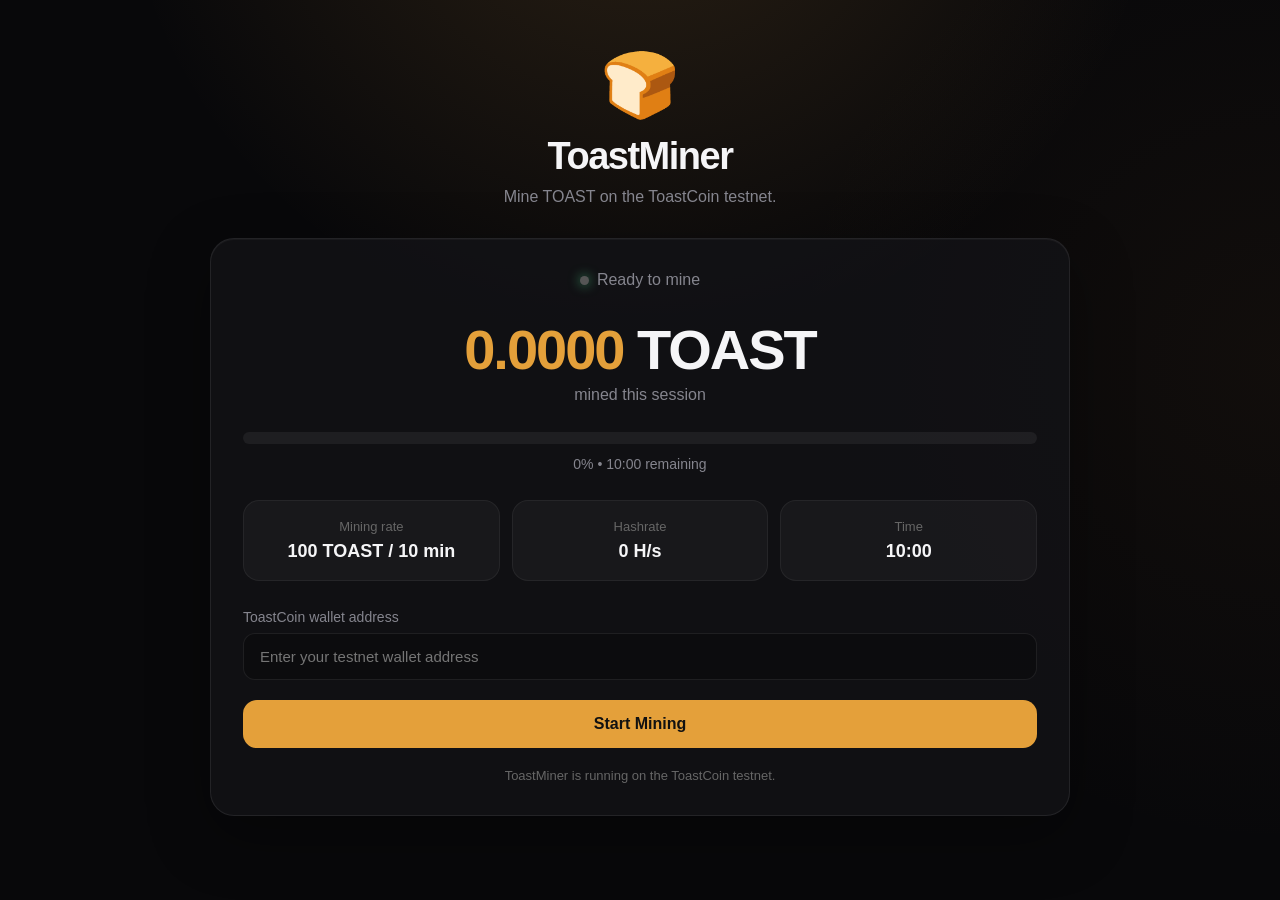
==== miner.html @ bc34043a "Add ToastMiner" ====
<!DOCTYPE html>

<html lang="en">
<head>
    <meta charset="UTF-8">
    <meta name="viewport" content="width=device-width, initial-scale=1.0">
    <meta name="theme-color" content="#08080a">
    <title>ToastMiner • ToastCoin</title>


<link rel="stylesheet" href="style.css">

<style>
    .miner-page {
        max-width: 900px;
        margin: 0 auto;
        padding: 48px 20px 80px;
    }

    .miner-header {
        text-align: center;
        margin-bottom: 32px;
    }

    .miner-icon {
        font-size: 64px;
        margin-bottom: 12px;
    }

    .miner-title {
        font-size: 38px;
        font-weight: 800;
        letter-spacing: -1.5px;
        margin: 0;
    }

    .miner-subtitle {
        color: #85858e;
        margin-top: 10px;
    }

    .miner-card {
        background: rgba(19, 19, 23, 0.82);
        border: 1px solid rgba(255, 255, 255, 0.08);
        border-radius: 24px;
        padding: 32px;
        box-shadow:
            0 20px 60px rgba(0, 0, 0, 0.35),
            inset 0 1px 0 rgba(255, 255, 255, 0.04);
    }

    .miner-status {
        display: flex;
        align-items: center;
        justify-content: center;
        gap: 8px;
        color: #85858e;
        margin-bottom: 28px;
    }

    .status-dot {
        width: 9px;
        height: 9px;
        border-radius: 50%;
        background: #555;
    }

    .status-dot.mining {
        background: #e4a03a;
        box-shadow: 0 0 14px rgba(228, 160, 58, 0.7);
    }

    .reward {
        text-align: center;
        font-size: 56px;
        font-weight: 800;
        letter-spacing: -2px;
    }

    .reward span {
        color: #e4a03a;
    }

    .reward-label {
        text-align: center;
        color: #85858e;
        margin-top: 4px;
        margin-bottom: 28px;
    }

    .progress-wrap {
        height: 12px;
        background: rgba(255, 255, 255, 0.06);
        border-radius: 999px;
        overflow: hidden;
        margin-bottom: 12px;
    }

    .progress {
        width: 0%;
        height: 100%;
        background: #e4a03a;
        border-radius: inherit;
        transition: width 0.2s linear;
    }

    .progress-text {
        text-align: center;
        color: #85858e;
        font-size: 14px;
        margin-bottom: 28px;
    }

    .miner-stats {
        display: grid;
        grid-template-columns: repeat(3, 1fr);
        gap: 12px;
        margin-bottom: 28px;
    }

    .stat {
        background: rgba(255, 255, 255, 0.035);
        border: 1px solid rgba(255, 255, 255, 0.06);
        border-radius: 16px;
        padding: 18px;
        text-align: center;
    }

    .stat-label {
        color: #666;
        font-size: 13px;
        margin-bottom: 7px;
    }

    .stat-value {
        font-size: 18px;
        font-weight: 700;
    }

    .wallet-box {
        margin-bottom: 20px;
    }

    .wallet-box label {
        display: block;
        color: #85858e;
        font-size: 14px;
        margin-bottom: 8px;
    }

    .wallet-input {
        width: 100%;
        box-sizing: border-box;
        padding: 14px 16px;
        border-radius: 12px;
        border: 1px solid rgba(255, 255, 255, 0.08);
        background: rgba(0, 0, 0, 0.25);
        color: #f5f5f7;
        outline: none;
        font-size: 15px;
    }

    .wallet-input:focus {
        border-color: rgba(228, 160, 58, 0.5);
    }

    .miner-button {
        width: 100%;
        border: 0;
        border-radius: 14px;
        padding: 15px 20px;
        font-size: 16px;
        font-weight: 700;
        cursor: pointer;
        background: #e4a03a;
        color: #111;
        transition:
            transform 0.15s ease,
            opacity 0.15s ease;
    }

    .miner-button:hover {
        transform: translateY(-1px);
    }

    .miner-button:active {
        transform: translateY(1px);
    }

    .miner-button.stop {
        background: rgba(255, 255, 255, 0.08);
        color: #f5f5f7;
    }

    .miner-note {
        text-align: center;
        color: #666;
        font-size: 13px;
        margin-top: 20px;
    }

    @media (max-width: 650px) {
        .miner-stats {
            grid-template-columns: 1fr;
        }

        .reward {
            font-size: 42px;
        }

        .miner-card {
            padding: 22px;
        }
    }
</style>


</head>

<body>


<main class="miner-page">

    <div class="miner-header">
        <div class="miner-icon">🍞</div>

        <h1 class="miner-title">
            ToastMiner
        </h1>

        <p class="miner-subtitle">
            Mine TOAST on the ToastCoin testnet.
        </p>
    </div>

    <section class="miner-card">

        <div class="miner-status">
            <div
                id="statusDot"
                class="status-dot"
            ></div>

            <span id="status">
                Ready to mine
            </span>
        </div>

        <div class="reward">
            <span id="mined">
                0.0000
            </span>
            TOAST
        </div>

        <div class="reward-label">
            mined this session
        </div>

        <div class="progress-wrap">
            <div
                id="progress"
                class="progress"
            ></div>
        </div>

        <div
            id="progressText"
            class="progress-text"
        >
            0% • 10:00 remaining
        </div>

        <div class="miner-stats">

            <div class="stat">
                <div class="stat-label">
                    Mining rate
                </div>

                <div class="stat-value">
                    100 TOAST / 10 min
                </div>
            </div>

            <div class="stat">
                <div class="stat-label">
                    Hashrate
                </div>

                <div
                    id="hashrate"
                    class="stat-value"
                >
                    0 H/s
                </div>
            </div>

            <div class="stat">
                <div class="stat-label">
                    Time
                </div>

                <div
                    id="time"
                    class="stat-value"
                >
                    10:00
                </div>
            </div>

        </div>

        <div class="wallet-box">

            <label for="wallet">
                ToastCoin wallet address
            </label>

            <input
                id="wallet"
                class="wallet-input"
                type="text"
                placeholder="Enter your testnet wallet address"
            >

        </div>

        <button
            id="mineButton"
            class="miner-button"
        >
            Start Mining
        </button>

        <div class="miner-note">
            ToastMiner is running on the ToastCoin testnet.
        </div>

    </section>

</main>

<script>
    const mineButton =
        document.getElementById("mineButton");

    const status =
        document.getElementById("status");

    const statusDot =
        document.getElementById("statusDot");

    const mined =
        document.getElementById("mined");

    const progress =
        document.getElementById("progress");

    const progressText =
        document.getElementById("progressText");

    const hashrate =
        document.getElementById("hashrate");

    const time =
        document.getElementById("time");

    const wallet =
        document.getElementById("wallet");

    let mining = false;
    let started = 0;
    let timer = null;

    const DURATION = 600;
    const REWARD = 100;

    function formatTime(seconds) {
        const minutes =
            Math.floor(seconds / 60);

        const secs =
            Math.floor(seconds % 60);

        return (
            String(minutes).padStart(2, "0") +
            ":" +
            String(secs).padStart(2, "0")
        );
    }

    function updateMiner() {
        if (!mining) return;

        const elapsed =
            (Date.now() - started) / 1000;

        const clamped =
            Math.min(elapsed, DURATION);

        const percent =
            (clamped / DURATION) * 100;

        const reward =
            (clamped / DURATION) * REWARD;

        const remaining =
            Math.max(0, DURATION - clamped);

        mined.textContent =
            reward.toFixed(4);

        progress.style.width =
            percent + "%";

        progressText.textContent =
            Math.floor(percent) +
            "% • " +
            formatTime(remaining) +
            " remaining";

        time.textContent =
            formatTime(remaining);

        hashrate.textContent =
            Math.floor(
                100 +
                Math.random() * 100
            ) +
            " H/s";

        if (clamped >= DURATION) {
            stopMining();
        }
    }

    function startMining() {
        if (!wallet.value.trim()) {
            alert(
                "Enter your ToastCoin wallet address first."
            );
            return;
        }

        mining = true;
        started = Date.now();

        status.textContent =
            "Mining TOAST...";

        statusDot.classList.add(
            "mining"
        );

        mineButton.textContent =
            "Stop Mining";

        mineButton.classList.add(
            "stop"
        );

        timer =
            setInterval(
                updateMiner,
                100
            );

        updateMiner();
    }

    function stopMining() {
        mining = false;

        clearInterval(timer);

        timer = null;

        status.textContent =
            "Mining stopped";

        statusDot.classList.remove(
            "mining"
        );

        mineButton.textContent =
            "Start Mining";

        mineButton.classList.remove(
            "stop"
        );
    }

    mineButton.addEventListener(
        "click",
        () => {
            if (mining) {
                stopMining();
            } else {
                startMining();
            }
        }
    );
<script>
const API = "https://toastcoin-exchange.dominikkoba22.workers.dev";

const mineButton =
    document.getElementById("mineButton");

const status =
    document.getElementById("status");

const statusDot =
    document.getElementById("statusDot");

const mined =
    document.getElementById("mined");

const progress =
    document.getElementById("progress");

const progressText =
    document.getElementById("progressText");

const hashrate =
    document.getElementById("hashrate");

const time =
    document.getElementById("time");

const wallet =
    document.getElementById("wallet");

let mining = false;
let sessionId = null;
let started = 0;
let timer = null;

const DURATION = 600;
const REWARD = 100;

function formatTime(seconds) {
    const minutes =
        Math.floor(seconds / 60);

    const secs =
        Math.floor(seconds % 60);

    return (
        String(minutes).padStart(2, "0") +
        ":" +
        String(secs).padStart(2, "0")
    );
}

async function startMining() {

    const address =
        wallet.value.trim();

    if (!address) {
        alert(
            "Enter your ToastCoin wallet address first."
        );
        return;
    }

    try {

        const response =
            await fetch(
                API + "/api/miner/start",
                {
                    method: "POST",

                    headers: {
                        "Content-Type":
                            "application/json"
                    },

                    body:
                        JSON.stringify({
                            address
                        })
                }
            );

        const data =
            await response.json();

        if (!response.ok) {
            throw new Error(
                data.error ||
                "Could not start mining"
            );
        }

        sessionId =
            data.sessionId;

        started =
            data.startedAt * 1000;

        mining = true;

        status.textContent =
            "Mining TOAST...";

        statusDot.classList.add(
            "mining"
        );

        mineButton.textContent =
            "Stop Mining";

        mineButton.classList.add(
            "stop"
        );

        timer =
            setInterval(
                updateMiner,
                100
            );

        updateMiner();

    } catch (error) {

        alert(error.message);

        console.error(error);
    }
}

async function claimMining() {

    if (!sessionId) {
        return;
    }

    const address =
        wallet.value.trim();

    try {

        const response =
            await fetch(
                API + "/api/miner/claim",
                {
                    method: "POST",

                    headers: {
                        "Content-Type":
                            "application/json"
                    },

                    body:
                        JSON.stringify({
                            address,
                            sessionId
                        })
                }
            );

        const data =
            await response.json();

        if (!response.ok) {
            throw new Error(
                data.error ||
                "Mining claim failed"
            );
        }

        mined.textContent =
            Number(data.total)
                .toFixed(4);

    } catch (error) {

        console.error(
            "Mining claim failed:",
            error
        );
    }
}

async function stopMining() {

    if (!mining) {
        return;
    }

    mining = false;

    clearInterval(timer);

    timer = null;

    const address =
        wallet.value.trim();

    try {

        const response =
            await fetch(
                API + "/api/miner/stop",
                {
                    method: "POST",

                    headers: {
                        "Content-Type":
                            "application/json"
                    },

                    body:
                        JSON.stringify({
                            address,
                            sessionId
                        })
                }
            );

        const data =
            await response.json();

        if (!response.ok) {
            throw new Error(
                data.error ||
                "Could not stop mining"
            );
        }

        mined.textContent =
            Number(data.total)
                .toFixed(4);

    } catch (error) {

        console.error(
            "Mining stop failed:",
            error
        );
    }

    status.textContent =
        "Mining stopped";

    statusDot.classList.remove(
        "mining"
    );

    mineButton.textContent =
        "Start Mining";

    mineButton.classList.remove(
        "stop"
    );

    sessionId = null;
}

function updateMiner() {

    if (!mining) {
        return;
    }

    const elapsed =
        (Date.now() - started) / 1000;

    const clamped =
        Math.min(
            elapsed,
            DURATION
        );

    const percent =
        (clamped / DURATION) * 100;

    const reward =
        (clamped / DURATION) * REWARD;

    const remaining =
        Math.max(
            0,
            DURATION - clamped
        );

    mined.textContent =
        reward.toFixed(4);

    progress.style.width =
        percent + "%";

    progressText.textContent =
        Math.floor(percent) +
        "% • " +
        formatTime(remaining) +
        " remaining";

    time.textContent =
        formatTime(remaining);

    hashrate.textContent =
        Math.floor(
            100 +
            Math.random() * 100
        ) +
        " H/s";

    if (
        Math.floor(elapsed) % 10 === 0
    ) {
        claimMining();
    }

    if (clamped >= DURATION) {
        stopMining();
    }
}

mineButton.addEventListener(
    "click",
    () => {

        if (mining) {
            stopMining();
        } else {
            startMining();
        }

    }
);
</script>

</body>
</html>
---- style.css ----
* {
  box-sizing: border-box;
  }

html {
background: #08080a;
}

body {
margin: 0;
min-height: 100vh;
background:
radial-gradient(circle at 50% -20%, rgba(230, 163, 74, 0.16), transparent 42%),
radial-gradient(circle at 100% 40%, rgba(130, 80, 30, 0.08), transparent 35%),
#08080a;
color: #f5f5f7;
font-family: Inter, ui-sans-serif, -apple-system, BlinkMacSystemFont, "Segoe UI", sans-serif;
overflow-x: hidden;
}

button,
input {
font: inherit;
}

button {
cursor: pointer;
}

a {
color: inherit;
text-decoration: none;
}

.hidden {
display: none !important;
}

/* NAVIGATION */

.navbar {
position: sticky;
top: 0;
z-index: 100;
height: 72px;
display: flex;
align-items: center;
padding: 0 28px;
background: rgba(8, 8, 10, 0.78);
border-bottom: 1px solid rgba(255, 255, 255, 0.08);
backdrop-filter: blur(24px);
-webkit-backdrop-filter: blur(24px);
}

.brand {
display: flex;
align-items: center;
gap: 10px;
font-size: 17px;
font-weight: 750;
}

.brand-icon {
width: 38px;
height: 38px;
display: grid;
place-items: center;
border-radius: 12px;
background: linear-gradient(145deg, #f7c777, #a96622);
box-shadow: 0 8px 25px rgba(214, 146, 56, 0.2);
font-size: 21px;
}

.brand-text {
letter-spacing: -0.4px;
}

.testnet-pill {
padding: 4px 7px;
border-radius: 6px;
background: rgba(230, 163, 74, 0.1);
border: 1px solid rgba(230, 163, 74, 0.18);
color: #ffc56e;
font-size: 9px;
font-weight: 800;
letter-spacing: 0.8px;
}

.nav-links {
display: flex;
gap: 5px;
margin-left: 45px;
}

.nav-links a {
padding: 9px 14px;
border-radius: 9px;
color: #85858e;
font-size: 14px;
transition: 0.2s ease;
}

.nav-links a:hover,
.nav-links a.active {
color: #f5f5f7;
background: rgba(255, 255, 255, 0.06);
}

.nav-status {
margin-left: auto;
display: flex;
align-items: center;
gap: 8px;
color: #85858e;
font-size: 12px;
}

.status-dot {
width: 7px;
height: 7px;
border-radius: 50%;
background: #4fd18a;
box-shadow: 0 0 12px rgba(79, 209, 138, 0.7);
}

/* PAGE */

.page {
width: min(1320px, calc(100% - 48px));
margin: 0 auto;
padding: 44px 0 70px;
}

/* MARKET HEADER */

.hero-market {
display: grid;
grid-template-columns: 1fr auto auto;
align-items: center;
gap: 40px;
margin-bottom: 28px;
}

.pair-area {
display: flex;
align-items: center;
gap: 15px;
}

.coin-icon {
width: 58px;
height: 58px;
display: grid;
place-items: center;
border-radius: 17px;
background: linear-gradient(
145deg,
rgba(238, 174, 91, 0.2),
rgba(238, 174, 91, 0.035)
);
border: 1px solid rgba(238, 174, 91, 0.17);
box-shadow: inset 0 1px 0 rgba(255, 255, 255, 0.06);
font-size: 30px;
}

.pair-title {
font-size: 26px;
font-weight: 750;
letter-spacing: -0.8px;
}

.pair-title span {
color: #85858e;
font-weight: 500;
}

.pair-subtitle {
margin-top: 5px;
color: #85858e;
font-size: 12px;
}

.separator {
color: #5d5d65;
margin: 0 5px;
}

.price-area {
display: flex;
align-items: baseline;
gap: 7px;
}

.main-price {
font-size: 32px;
font-weight: 750;
letter-spacing: -1.2px;
}

.price-currency {
color: #85858e;
font-size: 13px;
}

.market-info {
color: #85858e;
font-size: 12px;
white-space: nowrap;
}

/* MAIN GRID */

.main-grid {
display: grid;
grid-template-columns: minmax(0, 1fr) 390px;
gap: 18px;
align-items: start;
}

.left-column,
.right-column {
display: flex;
flex-direction: column;
gap: 18px;
}

/* PANELS */

.panel {
position: relative;
overflow: hidden;
border: 1px solid rgba(255, 255, 255, 0.08);
border-radius: 18px;
background:
linear-gradient(
145deg,
rgba(27, 27, 32, 0.9),
rgba(15, 15, 18, 0.86)
);
box-shadow:
0 20px 55px rgba(0, 0, 0, 0.22),
inset 0 1px 0 rgba(255, 255, 255, 0.035);
backdrop-filter: blur(20px);
-webkit-backdrop-filter: blur(20px);
}

.panel::before {
content: "";
position: absolute;
top: 0;
left: 8%;
width: 84%;
height: 1px;
background: linear-gradient(
90deg,
transparent,
rgba(255, 255, 255, 0.1),
transparent
);
}

.panel-header {
display: flex;
align-items: center;
justify-content: space-between;
padding: 20px 22px 16px;
}

.panel-title {
font-size: 15px;
font-weight: 700;
}

.panel-subtitle {
margin-top: 3px;
color: #5d5d65;
font-size: 11px;
}

/* CHART */

.chart-panel {
height: 470px;
}

.chart-ranges {
display: flex;
gap: 3px;
padding: 3px;
border-radius: 9px;
background: rgba(0, 0, 0, 0.2);
}

.range {
border: 0;
padding: 7px 10px;
border-radius: 7px;
background: transparent;
color: #85858e;
font-size: 11px;
transition: 0.2s ease;
}

.range:hover {
color: #f5f5f7;
background: rgba(255, 255, 255, 0.055);
}

.range.active {
color: #18120a;
background: #e6a34a;
box-shadow: 0 3px 12px rgba(230, 163, 74, 0.2);
}

.chart-wrap {
position: relative;
height: calc(100% - 70px);
margin: 0 12px 12px;
}

.chart-grid-lines {
position: absolute;
inset: 15px 10px 20px;
display: flex;
flex-direction: column;
justify-content: space-between;
pointer-events: none;
}

.chart-grid-lines span {
height: 1px;
background: rgba(255, 255, 255, 0.035);
}

#chart {
position: absolute;
inset: 0;
width: 100%;
height: 100%;
}

.chart-empty {
position: absolute;
inset: 0;
display: flex;
align-items: center;
justify-content: center;
flex-direction: column;
gap: 8px;
color: #5d5d65;
font-size: 12px;
pointer-events: none;
}

.empty-icon {
opacity: 0.45;
font-size: 26px;
}

/* TRADE PANEL */

.trading-panel {
padding-bottom: 20px;
}

.trade-tabs {
display: flex;
gap: 4px;
margin: 8px 12px 10px;
padding: 4px;
border-radius: 11px;
background: rgba(0, 0, 0, 0.2);
}

.trade-tab {
flex: 1;
border: 0;
padding: 10px;
border-radius: 8px;
background: transparent;
color: #85858e;
font-size: 13px;
transition: 0.2s ease;
}

.trade-tab:hover {
color: #f5f5f7;
}

.trade-tab.active {
background: rgba(255, 255, 255, 0.075);
color: #f5f5f7;
}

.trade-form {
padding: 8px 22px 0;
animation: slideIn 0.2s ease;
}

.available {
display: flex;
justify-content: space-between;
margin-bottom: 14px;
color: #5d5d65;
font-size: 11px;
}

.available span {
color: #85858e;
}

label {
display: block;
margin: 13px 0 6px;
color: #85858e;
font-size: 11px;
}

.input-wrap {
position: relative;
}

.input-wrap input {
width: 100%;
padding: 13px 70px 13px 13px;
outline: none;
border: 1px solid rgba(255, 255, 255, 0.08);
border-radius: 10px;
background: rgba(0, 0, 0, 0.22);
color: #f5f5f7;
font-size: 14px;
transition: 0.2s ease;
}

.input-wrap input:focus {
border-color: rgba(230, 163, 74, 0.45);
box-shadow: 0 0 0 3px rgba(230, 163, 74, 0.07);
}

.input-wrap span {
position: absolute;
top: 50%;
right: 13px;
transform: translateY(-50%);
color: #5d5d65;
font-size: 11px;
}

.order-summary {
display: flex;
justify-content: space-between;
margin: 18px 0;
color: #85858e;
font-size: 12px;
}

.order-summary strong {
color: #f5f5f7;
}

.primary-action {
width: 100%;
display: flex;
align-items: center;
justify-content: space-between;
padding: 13px 15px;
border: 0;
border-radius: 10px;
background: linear-gradient(135deg, #f0b45d, #d88d32);
color: #171006;
font-size: 13px;
font-weight: 800;
box-shadow: 0 8px 25px rgba(214, 143, 48, 0.17);
transition: 0.15s ease;
}

.primary-action:hover {
transform: translateY(-1px);
box-shadow: 0 12px 30px rgba(214, 143, 48, 0.25);
}

.primary-action:active {
transform: translateY(0);
}

.sell-action {
background: linear-gradient(135deg, #e97979, #bd525c);
color: #180b0b;
}

/* WALLET */

.wallet-panel {
padding-bottom: 22px;
}

.small-link {
color: #ffc56e;
font-size: 11px;
}

.wallet-address {
display: flex;
gap: 8px;
padding: 0 22px;
}

.wallet-address input {
flex: 1;
min-width: 0;
padding: 11px 12px;
outline: none;
border: 1px solid rgba(255, 255, 255, 0.08);
border-radius: 9px;
background: rgba(0, 0, 0, 0.22);
color: #f5f5f7;
font-size: 12px;
}

.load-button {
border: 1px solid rgba(255, 255, 255, 0.14);
border-radius: 9px;
padding: 0 15px;
background: rgba(255, 255, 255, 0.055);
color: #f5f5f7;
font-size: 12px;
transition: 0.2s ease;
}

.load-button:hover {
background: rgba(255, 255, 255, 0.09);
}

.balance-grid {
display: grid;
grid-template-columns: 1fr 1fr;
gap: 10px;
padding: 16px 22px 0;
}

.balance-box {
padding: 14px;
border: 1px solid rgba(255, 255, 255, 0.08);
border-radius: 11px;
background: rgba(0, 0, 0, 0.18);
}

.balance-label {
display: block;
margin-bottom: 7px;
color: #5d5d65;
font-size: 10px;
}

.balance-box strong {
display: block;
font-size: 19px;
}

.balance-box small {
display: block;
margin-top: 4px;
color: #5d5d65;
font-size: 10px;
}

/* ORDER BOOK */

.orderbook-panel {
min-height: 520px;
}

.live-label {
padding: 4px 7px;
border: 1px solid rgba(79, 209, 138, 0.12);
border-radius: 5px;
background: rgba(79, 209, 138, 0.08);
color: #4fd18a;
font-size: 9px;
font-weight: 800;
letter-spacing: 1px;
}

.book-columns,
.trade-columns {
display: grid;
grid-template-columns: 1fr 1fr;
padding: 0 22px 9px;
color: #5d5d65;
font-size: 10px;
}

.book-columns span:last-child,
.trade-columns span:last-child {
text-align: right;
}

.order-list {
padding: 0 22px;
}

.order-row {
position: relative;
display: grid;
grid-template-columns: 1fr 1fr;
padding: 7px 4px;
border-radius: 5px;
font-size: 11px;
overflow: hidden;
}

.order-row span:last-child {
text-align: right;
}

.order-row::after {
content: "";
position: absolute;
top: 0;
right: 0;
bottom: 0;
width: var(--depth, 20%);
z-index: -1;
opacity: 0.09;
}

.ask {
color: #ed7378;
}

.ask::after {
background: #ed7378;
}

.bid {
color: #4fd18a;
}

.bid::after {
background: #4fd18a;
}

.mid-price {
display: flex;
align-items: center;
gap: 10px;
margin: 7px 22px;
color: #ffc56e;
font-size: 13px;
font-weight: 700;
}

.mid-price span {
flex: 1;
height: 1px;
background: rgba(230, 163, 74, 0.13);
}

.loading {
padding: 18px 4px;
color: #5d5d65;
text-align: center;
font-size: 11px;
}

/* RECENT TRADES */

.recent-trades {
padding: 0 22px;
}

.trade-row {
display: grid;
grid-template-columns: 1fr 1fr;
padding: 8px 4px;
border-bottom: 1px solid rgba(255, 255, 255, 0.035);
font-size: 11px;
}

.trade-row span:last-child {
text-align: right;
}

/* FAUCET */

.faucet-card {
position: relative;
display: flex;
align-items: center;
gap: 14px;
padding: 15px 17px;
border: 1px solid rgba(230, 163, 74, 0.13);
border-radius: 18px;
background: linear-gradient(
135deg,
rgba(230, 163, 74, 0.1),
rgba(230, 163, 74, 0.035)
);
}

.faucet-icon {
width: 39px;
height: 39px;
display: grid;
place-items: center;
border-radius: 11px;
background: rgba(230, 163, 74, 0.11);
font-size: 20px;
}

.faucet-title {
font-size: 12px;
font-weight: 700;
}

.faucet-description {
margin-top: 3px;
color: #5d5d65;
font-size: 10px;
}

.faucet-button {
margin-left: auto;
padding: 8px 13px;
border: 1px solid rgba(230, 163, 74, 0.2);
border-radius: 8px;
background: rgba(230, 163, 74, 0.12);
color: #ffc56e;
font-size: 11px;
font-weight: 700;
transition: 0.2s ease;
}

.faucet-button:hover {
transform: translateY(-1px);
background: rgba(230, 163, 74, 0.19);
}

.faucet-message {
position: absolute;
left: 17px;
bottom: -23px;
color: #5d5d65;
font-size: 10px;
}

/* FOOTER */

.footer-stats {
display: grid;
grid-template-columns: repeat(4, 1fr);
margin-top: 18px;
overflow: hidden;
border: 1px solid rgba(255, 255, 255, 0.08);
border-radius: 18px;
background: rgba(18, 18, 21, 0.55);
}

.footer-stats > div {
padding: 17px 20px;
border-right: 1px solid rgba(255, 255, 255, 0.08);
}

.footer-stats > div:last-child {
border-right: 0;
}

.footer-stats span {
display: block;
margin-bottom: 5px;
color: #5d5d65;
font-size: 10px;
}

.footer-stats strong {
font-size: 12px;
font-weight: 650;
}

.online {
color: #4fd18a;
}

.footer {
width: min(1320px, calc(100% - 48px));
display: flex;
justify-content: space-between;
margin: 0 auto;
padding: 25px 0 35px;
color: #5d5d65;
font-size: 10px;
}

/* ANIMATION */

@keyframes slideIn {
from {
opacity: 0;
transform: translateY(4px);
}

to {
opacity: 1;
transform: translateY(0);
}
}

/* TABLET */

@media (max-width: 1000px) {
.hero-market {
grid-template-columns: 1fr auto;
}

.market-info {
grid-column: 1 / -1;
}

.main-grid {
grid-template-columns: 1fr;
}

.right-column {
display: grid;
grid-template-columns: 1fr 1fr;
}

.faucet-card {
grid-column: 1 / -1;
}
}

/* MOBILE */

@media (max-width: 700px) {
.navbar {
padding: 0 15px;
}

.nav-links {
margin-left: 15px;
}

.nav-status {
display: none;
}

.page {
width: calc(100% - 24px);
padding-top: 28px;
}

.hero-market {
display: block;
}

.price-area {
margin-top: 18px;
}

.market-info {
margin-top: 10px;
white-space: normal;
}

.chart-panel {
height: 390px;
}

.right-column {
display: flex;
}

.footer-stats {
grid-template-columns: 1fr 1fr;
}

.footer-stats > div:nth-child(2) {
border-right: 0;
}

.footer-stats > div:nth-child(3),
.footer-stats > div:nth-child(4) {
border-top: 1px solid rgba(255, 255, 255, 0.08);
}

.footer {
display: block;
}

.footer div + div {
margin-top: 7px;
}
}

/* SMALL PHONES */

@media (max-width: 480px) {
.brand-text {
display: none;
}

.nav-links {
margin-left: 8px;
}

.nav-links a {
padding: 8px 9px;
}

.testnet-pill {
display: none;
}

.coin-icon {
width: 46px;
height: 46px;
font-size: 23px;
}

.pair-title {
font-size: 21px;
}

.main-price {
font-size: 29px;
}

.range {
padding: 6px 7px;
font-size: 10px;
}

.balance-grid {
grid-template-columns: 1fr;
}

.wallet-address {
flex-direction: column;
}

.load-button {
height: 38px;
}
}
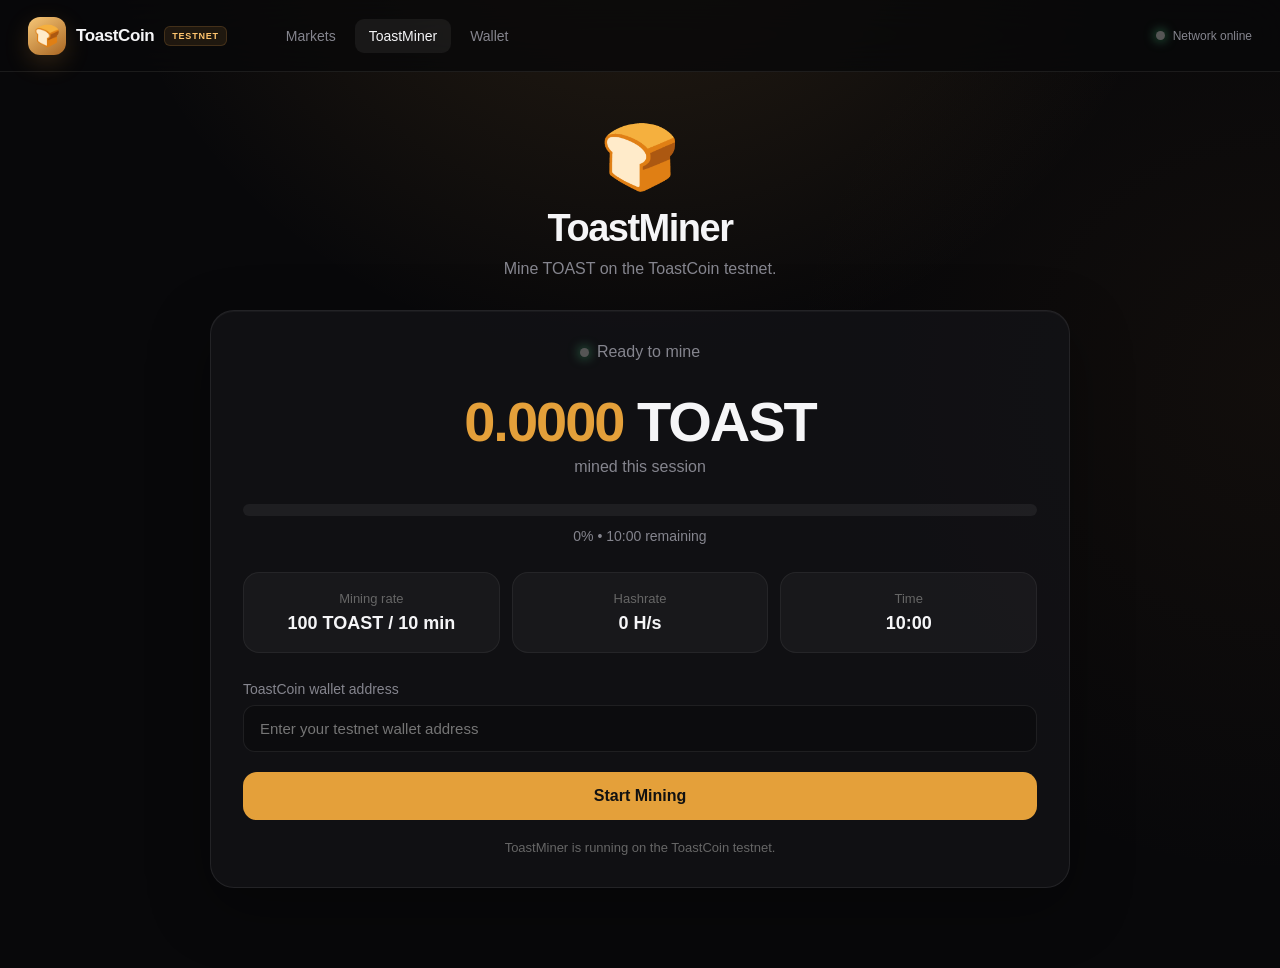
==== commit d5f33016: "Fix ToastMiner, add a working wallet page with a wallet maker miner.html opened a second <script> in" ====
--- a/miner.html
+++ b/miner.html
@@ -220,6 +220,52 @@
 <body>
 
 
+<div class="ambient ambient-one"></div>
+<div class="ambient ambient-two"></div>
+
+<header class="navbar">
+
+<a
+    href="index.html"
+    class="brand"
+>
+    <span class="brand-icon">🍞</span>
+
+    <span class="brand-text">
+        ToastCoin
+    </span>
+
+    <span class="testnet-pill">
+        TESTNET
+    </span>
+</a>
+
+<nav class="nav-links">
+
+    <a href="index.html">
+        Markets
+    </a>
+
+    <a
+        href="miner.html"
+        class="active"
+    >
+        ToastMiner
+    </a>
+
+    <a href="wallet.html">
+        Wallet
+    </a>
+
+</nav>
+
+<div class="nav-status">
+    <span class="status-dot"></span>
+    Network online
+</div>
+
+</header>
+
 <main class="miner-page">
 
     <div class="miner-header">
@@ -341,48 +387,45 @@
     </section>
 
 </main>
-
 <script>
-    const mineButton =
-        document.getElementById("mineButton");
-
-    const status =
-        document.getElementById("status");
-
-    const statusDot =
-        document.getElementById("statusDot");
-
-    const mined =
-        document.getElementById("mined");
-
-    const progress =
-        document.getElementById("progress");
-
-    const progressText =
-        document.getElementById("progressText");
-
-    const hashrate =
-        document.getElementById("hashrate");
-
-    const time =
-        document.getElementById("time");
-
-    const wallet =
-        document.getElementById("wallet");
-
-    let mining = false;
-    let started = 0;
-    let timer = null;
-
+    const API =
+        "https://toastcoin-exchange.dominikkoba22.workers.dev";
+
+    // Shared with wallet.html and index.html, so one address is used everywhere.
+    const WALLET_KEY = "toastWallet";
+    const SESSION_KEY = "toastMinerSession";
+
+    // Must match the Worker: 100 TOAST over 600 seconds.
     const DURATION = 600;
     const REWARD = 100;
+    const CLAIM_EVERY = 10000;
+
+    const walletInput = document.getElementById("wallet");
+    const mineButton = document.getElementById("mineButton");
+    const statusText = document.getElementById("status");
+    const statusDot = document.getElementById("statusDot");
+    const minedElement = document.getElementById("mined");
+    const progressElement = document.getElementById("progress");
+    const progressText = document.getElementById("progressText");
+    const hashrateElement = document.getElementById("hashrate");
+    const timeElement = document.getElementById("time");
+
+    let mining = false;
+    let sessionId = null;
+    let startedAt = 0;
+    let timer = null;
+    let lastClaim = 0;
+    let busy = false;
+    let claiming = false;
+
+    function address() {
+        return walletInput.value.trim();
+    }
 
     function formatTime(seconds) {
-        const minutes =
-            Math.floor(seconds / 60);
-
-        const secs =
-            Math.floor(seconds % 60);
+        const total = Math.max(0, Math.ceil(seconds));
+        const minutes = Math.floor(total / 60);
+        const secs = total % 60;
 
         return (
             String(minutes).padStart(2, "0") +
@@ -391,29 +434,49 @@
         );
     }
 
-    function updateMiner() {
-        if (!mining) return;
-
-        const elapsed =
-            (Date.now() - started) / 1000;
-
-        const clamped =
-            Math.min(elapsed, DURATION);
-
-        const percent =
-            (clamped / DURATION) * 100;
-
-        const reward =
-            (clamped / DURATION) * REWARD;
-
-        const remaining =
-            Math.max(0, DURATION - clamped);
-
-        mined.textContent =
-            reward.toFixed(4);
-
-        progress.style.width =
-            percent + "%";
+    function setStatus(text, active) {
+        statusText.textContent = text;
+        statusDot.classList.toggle("mining", Boolean(active));
+    }
+
+    async function api(endpoint, options = {}) {
+        const response = await fetch(API + endpoint, options);
+
+        let data = {};
+
+        try {
+            data = await response.json();
+        } catch (error) {
+            data = {};
+        }
+
+        if (!response.ok) {
+            throw new Error(data.error || "Request failed");
+        }
+
+        return data;
+    }
+
+    function post(endpoint, body) {
+        return api(endpoint, {
+            method: "POST",
+            headers: {
+                "Content-Type": "application/json"
+            },
+            body: JSON.stringify(body)
+        });
+    }
+
+    function render() {
+        const elapsed = Math.min(
+            (Date.now() - startedAt) / 1000,
+            DURATION
+        );
+
+        const percent = (elapsed / DURATION) * 100;
+        const remaining = Math.max(0, DURATION - elapsed);
+
+        progressElement.style.width = percent + "%";
 
         progressText.textContent =
             Math.floor(percent) +
@@ -421,419 +484,294 @@
             formatTime(remaining) +
             " remaining";
 
-        time.textContent =
-            formatTime(remaining);
-
-        hashrate.textContent =
-            Math.floor(
-                100 +
-                Math.random() * 100
-            ) +
-            " H/s";
-
-        if (clamped >= DURATION) {
-            stopMining();
-        }
-    }
-
-    function startMining() {
-        if (!wallet.value.trim()) {
+        timeElement.textContent = formatTime(remaining);
+
+        minedElement.textContent =
+            ((elapsed / DURATION) * REWARD).toFixed(4);
+
+        if (mining) {
+            hashrateElement.textContent =
+                Math.floor(850 + Math.random() * 350).toLocaleString() +
+                " H/s";
+        }
+    }
+
+    function rememberSession() {
+        localStorage.setItem(WALLET_KEY, address());
+
+        localStorage.setItem(
+            SESSION_KEY,
+            JSON.stringify({
+                address: address(),
+                sessionId,
+                startedAt: Math.floor(startedAt / 1000)
+            })
+        );
+    }
+
+    function forgetSession() {
+        localStorage.removeItem(SESSION_KEY);
+
+        sessionId = null;
+        startedAt = 0;
+        mining = false;
+        claiming = false;
+        busy = false;
+
+        clearInterval(timer);
+        timer = null;
+
+        walletInput.disabled = false;
+        mineButton.disabled = false;
+        mineButton.classList.remove("stop");
+        mineButton.textContent = "Start Mining";
+
+        hashrateElement.textContent = "0 H/s";
+    }
+
+    function beginSession() {
+        mining = true;
+        lastClaim = Date.now();
+
+        setStatus("Mining TOAST...", true);
+
+        mineButton.disabled = false;
+        mineButton.textContent = "Stop Mining";
+        mineButton.classList.add("stop");
+
+        walletInput.disabled = true;
+
+        clearInterval(timer);
+        timer = setInterval(tick, 250);
+
+        render();
+    }
+
+    async function claim() {
+        if (!sessionId || claiming) {
+            return null;
+        }
+
+        claiming = true;
+
+        try {
+            const data = await post("/api/miner/claim", {
+                address: address(),
+                sessionId
+            });
+
+            minedElement.textContent =
+                Number(data.total || 0).toFixed(4);
+
+            return data;
+
+        } catch (error) {
+            // A dropped poll is not fatal: the Worker keeps the elapsed
+            // time and the next claim catches up.
+            console.error("Miner claim failed:", error);
+            return null;
+
+        } finally {
+            claiming = false;
+        }
+    }
+
+    async function tick() {
+        if (!mining) {
+            return;
+        }
+
+        render();
+
+        if (Date.now() - lastClaim >= CLAIM_EVERY) {
+            lastClaim = Date.now();
+            claim();
+        }
+
+        if (Date.now() - startedAt >= DURATION * 1000) {
+            await settle("complete");
+        }
+    }
+
+    async function settle(reason) {
+        if (!mining) {
+            return;
+        }
+
+        mining = false;
+
+        clearInterval(timer);
+        timer = null;
+
+        mineButton.disabled = true;
+        mineButton.textContent = "Claiming...";
+
+        progressElement.style.width = "100%";
+        progressText.textContent = "100% • Mining complete";
+        timeElement.textContent = "00:00";
+
+        try {
+            const data = await post("/api/miner/stop", {
+                address: address(),
+                sessionId
+            });
+
+            const total = Number(data.total || 0);
+
+            minedElement.textContent = total.toFixed(4);
+
+            setStatus(
+                reason === "complete"
+                    ? "Reward claimed"
+                    : "Mining stopped",
+                false
+            );
+
+            if (reason === "complete" && total > 0) {
+                alert(
+                    "You mined " +
+                    total.toFixed(4) +
+                    " TOAST!"
+                );
+            }
+
+        } catch (error) {
+            console.error("Miner stop failed:", error);
+            setStatus("Claim failed", false);
+
+        } finally {
+            forgetSession();
+
+            if (reason !== "complete") {
+                progressElement.style.width = "0%";
+                progressText.textContent = "0% • 10:00 remaining";
+                timeElement.textContent = "10:00";
+                minedElement.textContent = "0.0000";
+            }
+        }
+    }
+
+    async function startMining() {
+        if (mining || busy) {
+            return;
+        }
+
+        const addr = address();
+
+        if (!addr) {
             alert(
-                "Enter your ToastCoin wallet address first."
+                "Enter your ToastCoin wallet address, or create one on the wallet page."
             );
+
+            walletInput.focus();
             return;
         }
 
-        mining = true;
-        started = Date.now();
-
-        status.textContent =
-            "Mining TOAST...";
-
-        statusDot.classList.add(
-            "mining"
-        );
-
-        mineButton.textContent =
-            "Stop Mining";
-
-        mineButton.classList.add(
-            "stop"
-        );
-
-        timer =
-            setInterval(
-                updateMiner,
-                100
+        busy = true;
+        mineButton.disabled = true;
+        mineButton.textContent = "Starting...";
+
+        try {
+            const data = await post("/api/miner/start", {
+                address: addr
+            });
+
+            sessionId = data.sessionId;
+            startedAt = Number(data.startedAt) * 1000;
+
+            rememberSession();
+            beginSession();
+
+        } catch (error) {
+            console.error("Miner start failed:", error);
+
+            setStatus("Unable to start mining", false);
+
+            alert(
+                error.message ||
+                "Could not start ToastMiner."
             );
 
-        updateMiner();
-    }
-
-    function stopMining() {
-        mining = false;
-
-        clearInterval(timer);
-
-        timer = null;
-
-        status.textContent =
-            "Mining stopped";
-
-        statusDot.classList.remove(
-            "mining"
-        );
-
-        mineButton.textContent =
-            "Start Mining";
-
-        mineButton.classList.remove(
-            "stop"
-        );
-    }
-
-    mineButton.addEventListener(
-        "click",
-        () => {
-            if (mining) {
-                stopMining();
-            } else {
-                startMining();
+        } finally {
+            if (!mining) {
+                busy = false;
+                mineButton.disabled = false;
+                mineButton.textContent = "Start Mining";
             }
         }
-    );
-<script>
-const API = "https://toastcoin-exchange.dominikkoba22.workers.dev";
-
-const mineButton =
-    document.getElementById("mineButton");
-
-const status =
-    document.getElementById("status");
-
-const statusDot =
-    document.getElementById("statusDot");
-
-const mined =
-    document.getElementById("mined");
-
-const progress =
-    document.getElementById("progress");
-
-const progressText =
-    document.getElementById("progressText");
-
-const hashrate =
-    document.getElementById("hashrate");
-
-const time =
-    document.getElementById("time");
-
-const wallet =
-    document.getElementById("wallet");
-
-let mining = false;
-let sessionId = null;
-let started = 0;
-let timer = null;
-
-const DURATION = 600;
-const REWARD = 100;
-
-function formatTime(seconds) {
-    const minutes =
-        Math.floor(seconds / 60);
-
-    const secs =
-        Math.floor(seconds % 60);
-
-    return (
-        String(minutes).padStart(2, "0") +
-        ":" +
-        String(secs).padStart(2, "0")
-    );
-}
-
-async function startMining() {
-
-    const address =
-        wallet.value.trim();
-
-    if (!address) {
-        alert(
-            "Enter your ToastCoin wallet address first."
-        );
-        return;
-    }
-
-    try {
-
-        const response =
-            await fetch(
-                API + "/api/miner/start",
-                {
-                    method: "POST",
-
-                    headers: {
-                        "Content-Type":
-                            "application/json"
-                    },
-
-                    body:
-                        JSON.stringify({
-                            address
-                        })
-                }
-            );
-
-        const data =
-            await response.json();
-
-        if (!response.ok) {
-            throw new Error(
-                data.error ||
-                "Could not start mining"
-            );
-        }
-
-        sessionId =
-            data.sessionId;
-
-        started =
-            data.startedAt * 1000;
-
-        mining = true;
-
-        status.textContent =
-            "Mining TOAST...";
-
-        statusDot.classList.add(
-            "mining"
-        );
-
-        mineButton.textContent =
-            "Stop Mining";
-
-        mineButton.classList.add(
-            "stop"
-        );
-
-        timer =
-            setInterval(
-                updateMiner,
-                100
-            );
-
-        updateMiner();
-
-    } catch (error) {
-
-        alert(error.message);
-
-        console.error(error);
-    }
-}
-
-async function claimMining() {
-
-    if (!sessionId) {
-        return;
-    }
-
-    const address =
-        wallet.value.trim();
-
-    try {
-
-        const response =
-            await fetch(
-                API + "/api/miner/claim",
-                {
-                    method: "POST",
-
-                    headers: {
-                        "Content-Type":
-                            "application/json"
-                    },
-
-                    body:
-                        JSON.stringify({
-                            address,
-                            sessionId
-                        })
-                }
-            );
-
-        const data =
-            await response.json();
-
-        if (!response.ok) {
-            throw new Error(
-                data.error ||
-                "Mining claim failed"
-            );
-        }
-
-        mined.textContent =
-            Number(data.total)
-                .toFixed(4);
-
-    } catch (error) {
-
-        console.error(
-            "Mining claim failed:",
-            error
-        );
-    }
-}
-
-async function stopMining() {
-
-    if (!mining) {
-        return;
-    }
-
-    mining = false;
-
-    clearInterval(timer);
-
-    timer = null;
-
-    const address =
-        wallet.value.trim();
-
-    try {
-
-        const response =
-            await fetch(
-                API + "/api/miner/stop",
-                {
-                    method: "POST",
-
-                    headers: {
-                        "Content-Type":
-                            "application/json"
-                    },
-
-                    body:
-                        JSON.stringify({
-                            address,
-                            sessionId
-                        })
-                }
-            );
-
-        const data =
-            await response.json();
-
-        if (!response.ok) {
-            throw new Error(
-                data.error ||
-                "Could not stop mining"
-            );
-        }
-
-        mined.textContent =
-            Number(data.total)
-                .toFixed(4);
-
-    } catch (error) {
-
-        console.error(
-            "Mining stop failed:",
-            error
-        );
-    }
-
-    status.textContent =
-        "Mining stopped";
-
-    statusDot.classList.remove(
-        "mining"
-    );
-
-    mineButton.textContent =
-        "Start Mining";
-
-    mineButton.classList.remove(
-        "stop"
-    );
-
-    sessionId = null;
-}
-
-function updateMiner() {
-
-    if (!mining) {
-        return;
-    }
-
-    const elapsed =
-        (Date.now() - started) / 1000;
-
-    const clamped =
-        Math.min(
-            elapsed,
-            DURATION
-        );
-
-    const percent =
-        (clamped / DURATION) * 100;
-
-    const reward =
-        (clamped / DURATION) * REWARD;
-
-    const remaining =
-        Math.max(
-            0,
-            DURATION - clamped
-        );
-
-    mined.textContent =
-        reward.toFixed(4);
-
-    progress.style.width =
-        percent + "%";
-
-    progressText.textContent =
-        Math.floor(percent) +
-        "% • " +
-        formatTime(remaining) +
-        " remaining";
-
-    time.textContent =
-        formatTime(remaining);
-
-    hashrate.textContent =
-        Math.floor(
-            100 +
-            Math.random() * 100
-        ) +
-        " H/s";
-
-    if (
-        Math.floor(elapsed) % 10 === 0
-    ) {
-        claimMining();
-    }
-
-    if (clamped >= DURATION) {
-        stopMining();
-    }
-}
-
-mineButton.addEventListener(
-    "click",
-    () => {
-
+    }
+
+    mineButton.addEventListener("click", () => {
         if (mining) {
-            stopMining();
+            settle("stopped");
         } else {
             startMining();
         }
-
-    }
-);
+    });
+
+    walletInput.addEventListener("change", () => {
+        if (mining) {
+            return;
+        }
+
+        localStorage.setItem(WALLET_KEY, address());
+    });
+
+
+    // Resume a session that was still running when the page was closed.
+    // /api/miner/start is idempotent per address, so it returns the live
+    // session and its original start time.
+    (async function restore() {
+        const saved = localStorage.getItem(WALLET_KEY);
+
+        if (saved) {
+            walletInput.value = saved;
+        }
+
+        let session = null;
+
+        try {
+            session = JSON.parse(
+                localStorage.getItem(SESSION_KEY) || "null"
+            );
+        } catch (error) {
+            session = null;
+        }
+
+        if (!session || !session.sessionId || !session.address) {
+            setStatus("Ready to mine", false);
+            return;
+        }
+
+        walletInput.value = session.address;
+        mineButton.disabled = true;
+        mineButton.textContent = "Resuming...";
+
+        try {
+            const data = await post("/api/miner/start", {
+                address: session.address
+            });
+
+            sessionId = data.sessionId;
+            startedAt = Number(data.startedAt) * 1000;
+
+            rememberSession();
+
+            if (Date.now() - startedAt >= DURATION * 1000) {
+                mining = true;
+                await settle("complete");
+            } else {
+                beginSession();
+                await claim();
+            }
+
+        } catch (error) {
+            console.error("Could not resume mining session:", error);
+
+            forgetSession();
+            setStatus("Ready to mine", false);
+        }
+    })();
 </script>
 
 </body>
